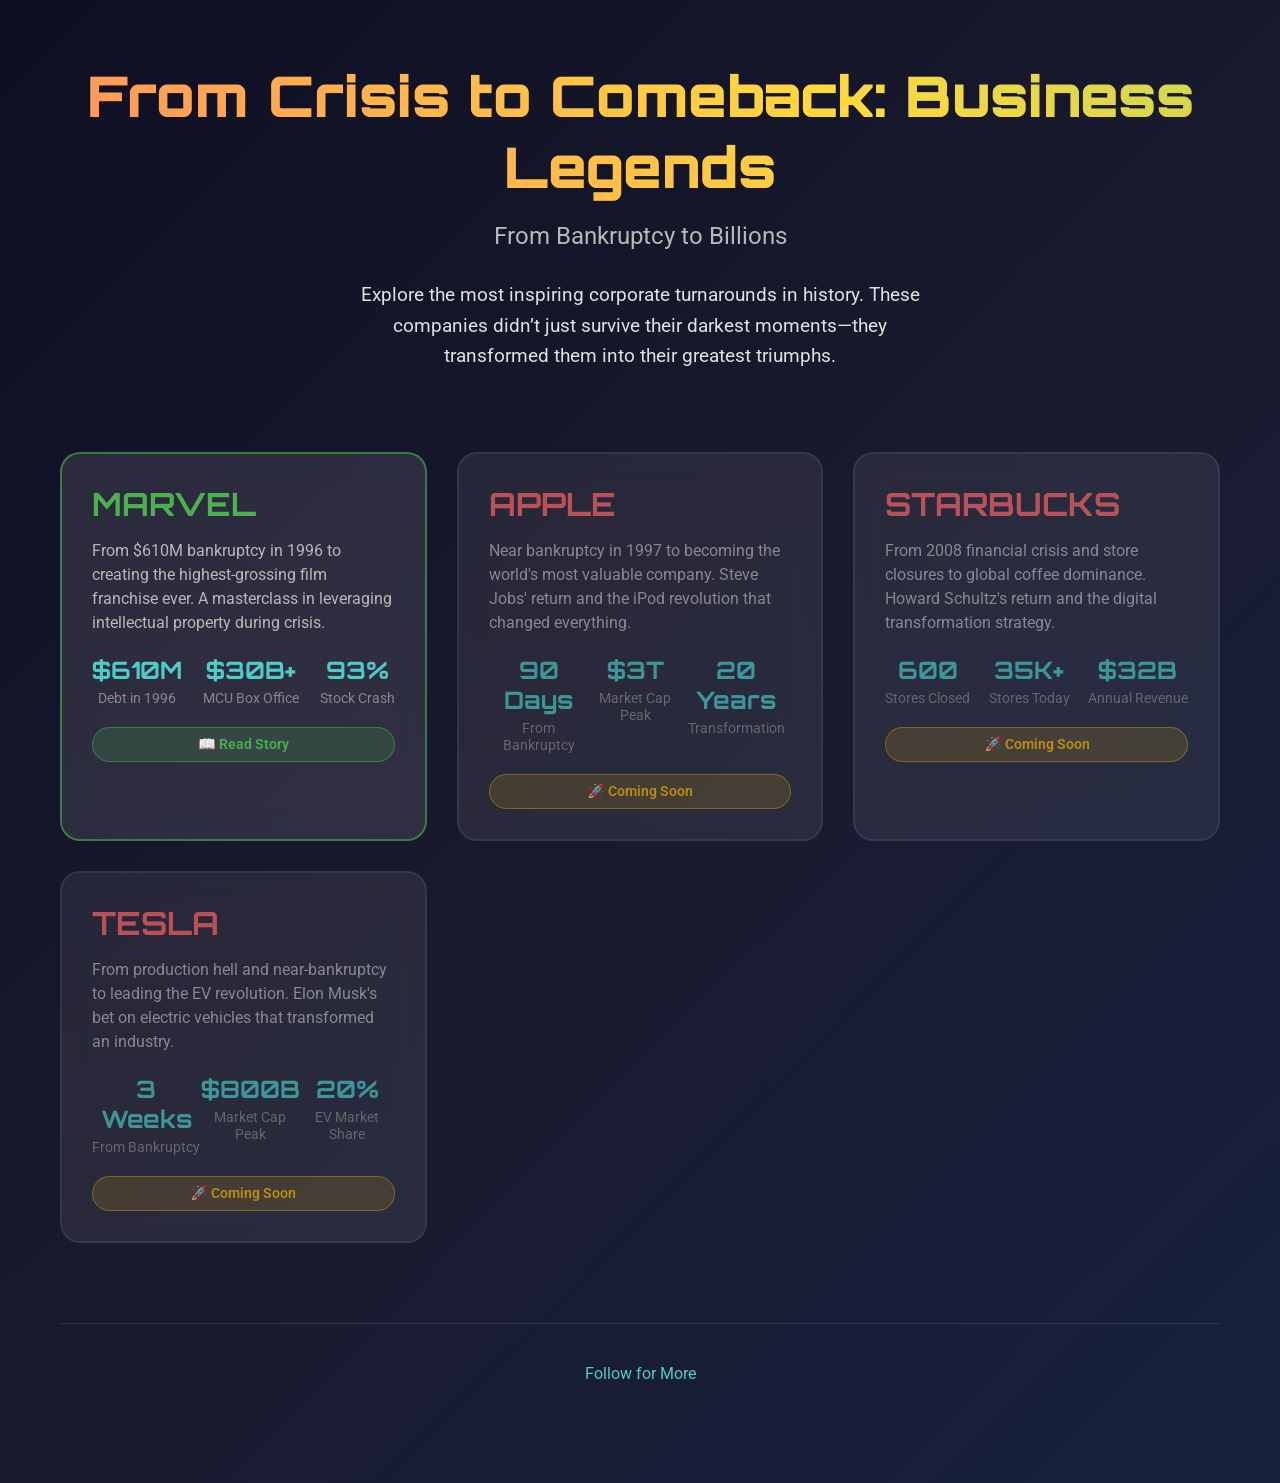
==== index.html @ b6b089ba "Initial migration from business-comeback-stories" ====
<!DOCTYPE html>
<html lang="en">

<head>
    <meta charset="UTF-8">
    <meta name="viewport" content="width=device-width, initial-scale=1.0">
    <meta name="description" content="Inspiring business comeback stories: Marvel, Apple, Starbucks, Tesla, and more. Learn how these companies turned crisis into triumph.">
    <title>From Crisis to Comeback: Business Legends</title>
    <link rel="icon" href="favicon.ico" type="image/x-icon">
    <style>
        @import url('https://fonts.googleapis.com/css2?family=Orbitron:wght@400;700;900&family=Roboto:wght@300;400;700&display=swap');

        * {
            margin: 0;
            padding: 0;
            box-sizing: border-box;
        }

        body {
            font-family: 'Roboto', sans-serif;
            background: linear-gradient(135deg, #0f0f23 0%, #1a1a2e 50%, #16213e 100%);
            color: white;
            min-height: 100vh;
        }

        .container {
            max-width: 1200px;
            margin: 0 auto;
            padding: 60px 20px;
        }

        .header {
            text-align: center;
            margin-bottom: 80px;
        }

        .main-title {
            font-family: 'Orbitron', sans-serif;
            font-size: 3.5rem;
            font-weight: 900;
            background: linear-gradient(45deg, #ff6b6b, #ffd93d, #6bcf7f, #4ecdc4, #45b7d1);
            background-size: 400% 400%;
            -webkit-background-clip: text;
            background-clip: text;
            -webkit-text-fill-color: transparent;
            animation: gradientShift 3s ease-in-out infinite;
            margin-bottom: 20px;
        }

        @keyframes gradientShift {

            0%,
            100% {
                background-position: 0% 50%;
            }

            50% {
                background-position: 100% 50%;
            }
        }

        .subtitle {
            font-size: 1.5rem;
            color: #b8b8b8;
            margin-bottom: 30px;
        }

        .description {
            font-size: 1.2rem;
            color: #e0e0e0;
            max-width: 600px;
            margin: 0 auto;
            line-height: 1.6;
        }

        .stories-grid {
            display: grid;
            grid-template-columns: repeat(auto-fit, minmax(350px, 1fr));
            gap: 30px;
            margin-top: 60px;
        }

        .story-card {
            background: rgba(255, 255, 255, 0.1);
            backdrop-filter: blur(15px);
            border-radius: 20px;
            padding: 30px;
            border: 2px solid rgba(255, 255, 255, 0.1);
            transition: transform 0.3s ease, border-color 0.3s ease, box-shadow 0.3s ease;
            cursor: pointer;
            text-decoration: none;
            color: white;
            display: block;
        }

        .story-card:hover {
            transform: translateY(-10px);
            border-color: rgba(255, 107, 107, 0.6);
            box-shadow: 0 20px 40px rgba(255, 107, 107, 0.2);
        }

        .story-card.available {
            border-color: rgba(76, 175, 80, 0.6);
        }

        .story-card.available:hover {
            border-color: rgba(76, 175, 80, 0.8);
            box-shadow: 0 20px 40px rgba(76, 175, 80, 0.2);
        }

        .story-card.coming-soon {
            opacity: 0.7;
            cursor: not-allowed;
        }

        .story-card.coming-soon:hover {
            transform: none;
            border-color: rgba(255, 255, 255, 0.3);
            box-shadow: none;
        }

        .company-name {
            font-family: 'Orbitron', sans-serif;
            font-size: 2rem;
            font-weight: 700;
            margin-bottom: 15px;
            color: #ff6b6b;
        }

        .story-card.available .company-name {
            color: #4caf50;
        }

        .story-preview {
            font-size: 1rem;
            color: #b8b8b8;
            margin-bottom: 20px;
            line-height: 1.5;
        }

        .story-stats {
            display: flex;
            justify-content: space-between;
            margin-bottom: 20px;
        }

        .stat {
            text-align: center;
        }

        .stat-number {
            font-family: 'Orbitron', sans-serif;
            font-size: 1.5rem;
            font-weight: 700;
            color: #4ecdc4;
            margin-bottom: 5px;
        }

        .stat-label {
            font-size: 0.9rem;
            color: #888;
        }

        .status-badge {
            padding: 8px 16px;
            border-radius: 20px;
            font-size: 0.9rem;
            font-weight: 600;
            text-align: center;
        }

        .available-badge {
            background: rgba(76, 175, 80, 0.2);
            color: #4caf50;
            border: 1px solid rgba(76, 175, 80, 0.5);
        }

        .coming-soon-badge {
            background: rgba(255, 193, 7, 0.2);
            color: #ffc107;
            border: 1px solid rgba(255, 193, 7, 0.5);
        }

        .footer {
            text-align: center;
            margin-top: 80px;
            padding: 40px;
            border-top: 1px solid rgba(255, 255, 255, 0.1);
        }

        .footer-text {
            color: #888;
            font-size: 1rem;
        }

        @media (max-width: 768px) {
            .main-title {
                font-size: 2.5rem;
            }

            .stories-grid {
                grid-template-columns: 1fr;
            }

            .story-stats {
                flex-direction: column;
                gap: 15px;
            }
        }
    </style>
</head>

<body>
    <div class="container">
        <header class="header">
            <h1 class="main-title">From Crisis to Comeback: Business Legends</h1>
            <p class="subtitle">From Bankruptcy to Billions</p>
            <p class="description">
                Explore the most inspiring corporate turnarounds in history.
                These companies didn’t just survive their darkest moments—they transformed them into their greatest triumphs.
            </p>
        </header>
        <main>
            <div class="stories-grid">
                <!-- Marvel Story -->
                <a href="companies/marvel/" class="story-card available">
                    <div class="company-name">MARVEL</div>
                    <div class="story-preview">
                        From $610M bankruptcy in 1996 to creating the highest-grossing film franchise ever.
                        A masterclass in leveraging intellectual property during crisis.
                    </div>
                    <div class="story-stats">
                        <div class="stat">
                            <div class="stat-number">$610M</div>
                            <div class="stat-label">Debt in 1996</div>
                        </div>
                        <div class="stat">
                            <div class="stat-number">$30B+</div>
                            <div class="stat-label">MCU Box Office</div>
                        </div>
                        <div class="stat">
                            <div class="stat-number">93%</div>
                            <div class="stat-label">Stock Crash</div>
                        </div>
                    </div>
                    <div class="status-badge available-badge">📖 Read Story</div>
                </a>

                <!-- Apple Story - Coming Soon -->
                <div class="story-card coming-soon">
                    <div class="company-name">APPLE</div>
                    <div class="story-preview">
                        Near bankruptcy in 1997 to becoming the world's most valuable company.
                        Steve Jobs' return and the iPod revolution that changed everything.
                    </div>
                    <div class="story-stats">
                        <div class="stat">
                            <div class="stat-number">90 Days</div>
                            <div class="stat-label">From Bankruptcy</div>
                        </div>
                        <div class="stat">
                            <div class="stat-number">$3T</div>
                            <div class="stat-label">Market Cap Peak</div>
                        </div>
                        <div class="stat">
                            <div class="stat-number">20 Years</div>
                            <div class="stat-label">Transformation</div>
                        </div>
                    </div>
                    <div class="status-badge coming-soon-badge">🚀 Coming Soon</div>
                </div>

                <!-- Starbucks Story - Coming Soon -->
                <div class="story-card coming-soon">
                    <div class="company-name">STARBUCKS</div>
                    <div class="story-preview">
                        From 2008 financial crisis and store closures to global coffee dominance.
                        Howard Schultz's return and the digital transformation strategy.
                    </div>
                    <div class="story-stats">
                        <div class="stat">
                            <div class="stat-number">600</div>
                            <div class="stat-label">Stores Closed</div>
                        </div>
                        <div class="stat">
                            <div class="stat-number">35K+</div>
                            <div class="stat-label">Stores Today</div>
                        </div>
                        <div class="stat">
                            <div class="stat-number">$32B</div>
                            <div class="stat-label">Annual Revenue</div>
                        </div>
                    </div>
                    <div class="status-badge coming-soon-badge">🚀 Coming Soon</div>
                </div>

                <!-- Tesla Story - Coming Soon -->
                <div class="story-card coming-soon">
                    <div class="company-name">TESLA</div>
                    <div class="story-preview">
                        From production hell and near-bankruptcy to leading the EV revolution.
                        Elon Musk's bet on electric vehicles that transformed an industry.
                    </div>
                    <div class="story-stats">
                        <div class="stat">
                            <div class="stat-number">3 Weeks</div>
                            <div class="stat-label">From Bankruptcy</div>
                        </div>
                        <div class="stat">
                            <div class="stat-number">$800B</div>
                            <div class="stat-label">Market Cap Peak</div>
                        </div>
                        <div class="stat">
                            <div class="stat-number">20%</div>
                            <div class="stat-label">EV Market Share</div>
                        </div>
                    </div>
                    <div class="status-badge coming-soon-badge">🚀 Coming Soon</div>
                </div>
            </div>
        </main>
        <footer class="footer">
            <p class="footer-text">
                <a href="https://linkedin.com/in/mjkota" style="color: #4ecdc4; text-decoration: none;" aria-label="Follow Mudit Jain on LinkedIn" target="_blank" rel="noopener noreferrer">Follow for More</a>
            </p>
        </footer>
    </div>
</body>

</html>
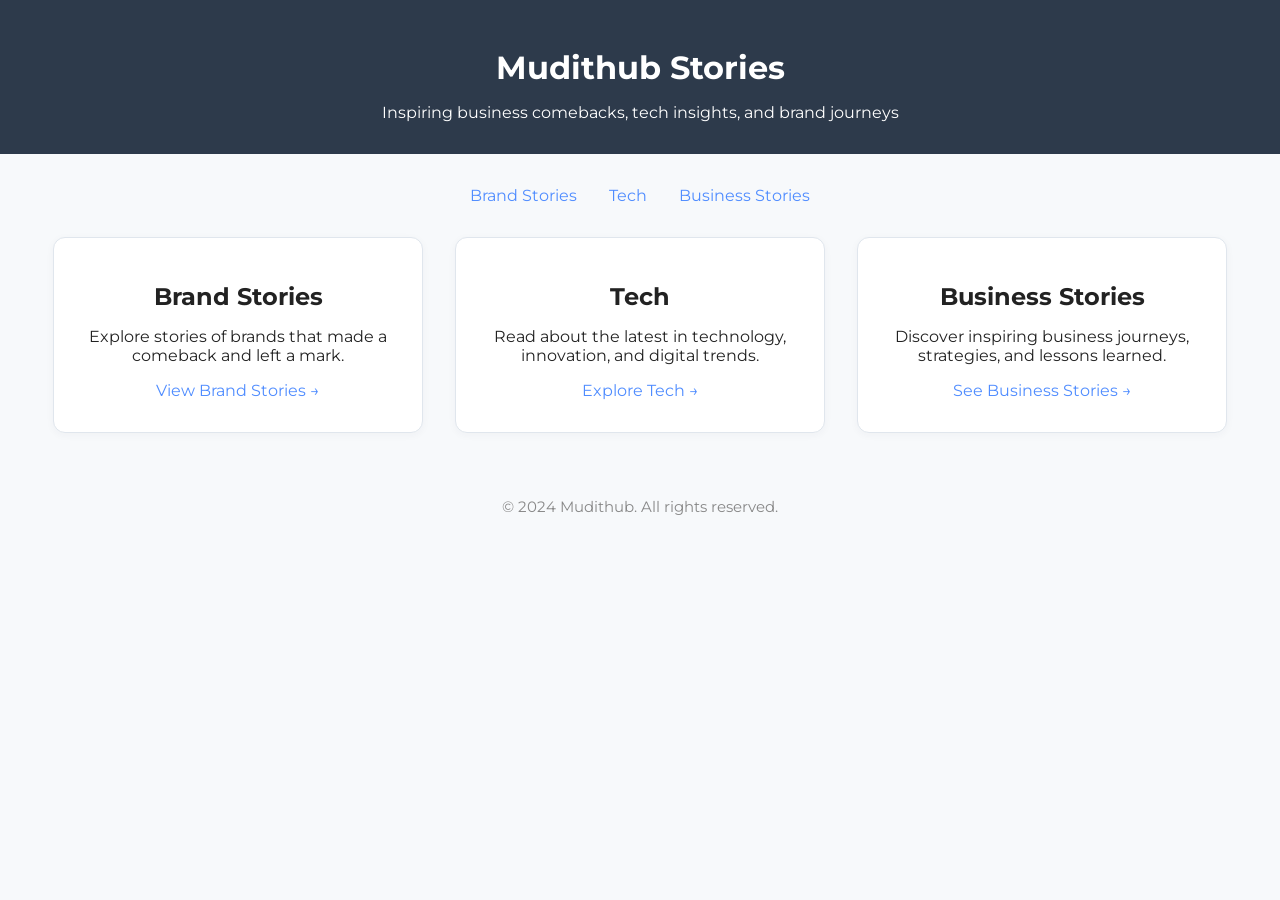
==== commit 65dc5704: "Restructure: Move all static site files into mudithub-stagging, unify assets and index.html, clean u" ====
--- a/index.html
+++ b/index.html
@@ -1,330 +1,40 @@
 <!DOCTYPE html>
 <html lang="en">
-
 <head>
-    <meta charset="UTF-8">
-    <meta name="viewport" content="width=device-width, initial-scale=1.0">
-    <meta name="description" content="Inspiring business comeback stories: Marvel, Apple, Starbucks, Tesla, and more. Learn how these companies turned crisis into triumph.">
-    <title>From Crisis to Comeback: Business Legends</title>
-    <link rel="icon" href="favicon.ico" type="image/x-icon">
-    <style>
-        @import url('https://fonts.googleapis.com/css2?family=Orbitron:wght@400;700;900&family=Roboto:wght@300;400;700&display=swap');
-
-        * {
-            margin: 0;
-            padding: 0;
-            box-sizing: border-box;
-        }
-
-        body {
-            font-family: 'Roboto', sans-serif;
-            background: linear-gradient(135deg, #0f0f23 0%, #1a1a2e 50%, #16213e 100%);
-            color: white;
-            min-height: 100vh;
-        }
-
-        .container {
-            max-width: 1200px;
-            margin: 0 auto;
-            padding: 60px 20px;
-        }
-
-        .header {
-            text-align: center;
-            margin-bottom: 80px;
-        }
-
-        .main-title {
-            font-family: 'Orbitron', sans-serif;
-            font-size: 3.5rem;
-            font-weight: 900;
-            background: linear-gradient(45deg, #ff6b6b, #ffd93d, #6bcf7f, #4ecdc4, #45b7d1);
-            background-size: 400% 400%;
-            -webkit-background-clip: text;
-            background-clip: text;
-            -webkit-text-fill-color: transparent;
-            animation: gradientShift 3s ease-in-out infinite;
-            margin-bottom: 20px;
-        }
-
-        @keyframes gradientShift {
-
-            0%,
-            100% {
-                background-position: 0% 50%;
-            }
-
-            50% {
-                background-position: 100% 50%;
-            }
-        }
-
-        .subtitle {
-            font-size: 1.5rem;
-            color: #b8b8b8;
-            margin-bottom: 30px;
-        }
-
-        .description {
-            font-size: 1.2rem;
-            color: #e0e0e0;
-            max-width: 600px;
-            margin: 0 auto;
-            line-height: 1.6;
-        }
-
-        .stories-grid {
-            display: grid;
-            grid-template-columns: repeat(auto-fit, minmax(350px, 1fr));
-            gap: 30px;
-            margin-top: 60px;
-        }
-
-        .story-card {
-            background: rgba(255, 255, 255, 0.1);
-            backdrop-filter: blur(15px);
-            border-radius: 20px;
-            padding: 30px;
-            border: 2px solid rgba(255, 255, 255, 0.1);
-            transition: transform 0.3s ease, border-color 0.3s ease, box-shadow 0.3s ease;
-            cursor: pointer;
-            text-decoration: none;
-            color: white;
-            display: block;
-        }
-
-        .story-card:hover {
-            transform: translateY(-10px);
-            border-color: rgba(255, 107, 107, 0.6);
-            box-shadow: 0 20px 40px rgba(255, 107, 107, 0.2);
-        }
-
-        .story-card.available {
-            border-color: rgba(76, 175, 80, 0.6);
-        }
-
-        .story-card.available:hover {
-            border-color: rgba(76, 175, 80, 0.8);
-            box-shadow: 0 20px 40px rgba(76, 175, 80, 0.2);
-        }
-
-        .story-card.coming-soon {
-            opacity: 0.7;
-            cursor: not-allowed;
-        }
-
-        .story-card.coming-soon:hover {
-            transform: none;
-            border-color: rgba(255, 255, 255, 0.3);
-            box-shadow: none;
-        }
-
-        .company-name {
-            font-family: 'Orbitron', sans-serif;
-            font-size: 2rem;
-            font-weight: 700;
-            margin-bottom: 15px;
-            color: #ff6b6b;
-        }
-
-        .story-card.available .company-name {
-            color: #4caf50;
-        }
-
-        .story-preview {
-            font-size: 1rem;
-            color: #b8b8b8;
-            margin-bottom: 20px;
-            line-height: 1.5;
-        }
-
-        .story-stats {
-            display: flex;
-            justify-content: space-between;
-            margin-bottom: 20px;
-        }
-
-        .stat {
-            text-align: center;
-        }
-
-        .stat-number {
-            font-family: 'Orbitron', sans-serif;
-            font-size: 1.5rem;
-            font-weight: 700;
-            color: #4ecdc4;
-            margin-bottom: 5px;
-        }
-
-        .stat-label {
-            font-size: 0.9rem;
-            color: #888;
-        }
-
-        .status-badge {
-            padding: 8px 16px;
-            border-radius: 20px;
-            font-size: 0.9rem;
-            font-weight: 600;
-            text-align: center;
-        }
-
-        .available-badge {
-            background: rgba(76, 175, 80, 0.2);
-            color: #4caf50;
-            border: 1px solid rgba(76, 175, 80, 0.5);
-        }
-
-        .coming-soon-badge {
-            background: rgba(255, 193, 7, 0.2);
-            color: #ffc107;
-            border: 1px solid rgba(255, 193, 7, 0.5);
-        }
-
-        .footer {
-            text-align: center;
-            margin-top: 80px;
-            padding: 40px;
-            border-top: 1px solid rgba(255, 255, 255, 0.1);
-        }
-
-        .footer-text {
-            color: #888;
-            font-size: 1rem;
-        }
-
-        @media (max-width: 768px) {
-            .main-title {
-                font-size: 2.5rem;
-            }
-
-            .stories-grid {
-                grid-template-columns: 1fr;
-            }
-
-            .story-stats {
-                flex-direction: column;
-                gap: 15px;
-            }
-        }
-    </style>
+  <meta charset="UTF-8">
+  <meta name="viewport" content="width=device-width, initial-scale=1.0">
+  <title>Mudithub Stories</title>
+  <link rel="stylesheet" href="assets/style.css">
 </head>
-
 <body>
-    <div class="container">
-        <header class="header">
-            <h1 class="main-title">From Crisis to Comeback: Business Legends</h1>
-            <p class="subtitle">From Bankruptcy to Billions</p>
-            <p class="description">
-                Explore the most inspiring corporate turnarounds in history.
-                These companies didn’t just survive their darkest moments—they transformed them into their greatest triumphs.
-            </p>
-        </header>
-        <main>
-            <div class="stories-grid">
-                <!-- Marvel Story -->
-                <a href="companies/marvel/" class="story-card available">
-                    <div class="company-name">MARVEL</div>
-                    <div class="story-preview">
-                        From $610M bankruptcy in 1996 to creating the highest-grossing film franchise ever.
-                        A masterclass in leveraging intellectual property during crisis.
-                    </div>
-                    <div class="story-stats">
-                        <div class="stat">
-                            <div class="stat-number">$610M</div>
-                            <div class="stat-label">Debt in 1996</div>
-                        </div>
-                        <div class="stat">
-                            <div class="stat-number">$30B+</div>
-                            <div class="stat-label">MCU Box Office</div>
-                        </div>
-                        <div class="stat">
-                            <div class="stat-number">93%</div>
-                            <div class="stat-label">Stock Crash</div>
-                        </div>
-                    </div>
-                    <div class="status-badge available-badge">📖 Read Story</div>
-                </a>
-
-                <!-- Apple Story - Coming Soon -->
-                <div class="story-card coming-soon">
-                    <div class="company-name">APPLE</div>
-                    <div class="story-preview">
-                        Near bankruptcy in 1997 to becoming the world's most valuable company.
-                        Steve Jobs' return and the iPod revolution that changed everything.
-                    </div>
-                    <div class="story-stats">
-                        <div class="stat">
-                            <div class="stat-number">90 Days</div>
-                            <div class="stat-label">From Bankruptcy</div>
-                        </div>
-                        <div class="stat">
-                            <div class="stat-number">$3T</div>
-                            <div class="stat-label">Market Cap Peak</div>
-                        </div>
-                        <div class="stat">
-                            <div class="stat-number">20 Years</div>
-                            <div class="stat-label">Transformation</div>
-                        </div>
-                    </div>
-                    <div class="status-badge coming-soon-badge">🚀 Coming Soon</div>
-                </div>
-
-                <!-- Starbucks Story - Coming Soon -->
-                <div class="story-card coming-soon">
-                    <div class="company-name">STARBUCKS</div>
-                    <div class="story-preview">
-                        From 2008 financial crisis and store closures to global coffee dominance.
-                        Howard Schultz's return and the digital transformation strategy.
-                    </div>
-                    <div class="story-stats">
-                        <div class="stat">
-                            <div class="stat-number">600</div>
-                            <div class="stat-label">Stores Closed</div>
-                        </div>
-                        <div class="stat">
-                            <div class="stat-number">35K+</div>
-                            <div class="stat-label">Stores Today</div>
-                        </div>
-                        <div class="stat">
-                            <div class="stat-number">$32B</div>
-                            <div class="stat-label">Annual Revenue</div>
-                        </div>
-                    </div>
-                    <div class="status-badge coming-soon-badge">🚀 Coming Soon</div>
-                </div>
-
-                <!-- Tesla Story - Coming Soon -->
-                <div class="story-card coming-soon">
-                    <div class="company-name">TESLA</div>
-                    <div class="story-preview">
-                        From production hell and near-bankruptcy to leading the EV revolution.
-                        Elon Musk's bet on electric vehicles that transformed an industry.
-                    </div>
-                    <div class="story-stats">
-                        <div class="stat">
-                            <div class="stat-number">3 Weeks</div>
-                            <div class="stat-label">From Bankruptcy</div>
-                        </div>
-                        <div class="stat">
-                            <div class="stat-number">$800B</div>
-                            <div class="stat-label">Market Cap Peak</div>
-                        </div>
-                        <div class="stat">
-                            <div class="stat-number">20%</div>
-                            <div class="stat-label">EV Market Share</div>
-                        </div>
-                    </div>
-                    <div class="status-badge coming-soon-badge">🚀 Coming Soon</div>
-                </div>
-            </div>
-        </main>
-        <footer class="footer">
-            <p class="footer-text">
-                <a href="https://linkedin.com/in/mjkota" style="color: #4ecdc4; text-decoration: none;" aria-label="Follow Mudit Jain on LinkedIn" target="_blank" rel="noopener noreferrer">Follow for More</a>
-            </p>
-        </footer>
+  <header>
+    <h1>Mudithub Stories</h1>
+    <p>Inspiring business comebacks, tech insights, and brand journeys</p>
+  </header>
+  <nav class="main-nav">
+    <a href="brand-stories/companies/" class="nav-link">Brand Stories</a>
+    <a href="tech/" class="nav-link">Tech</a>
+    <a href="business-stories/" class="nav-link">Business Stories</a>
+  </nav>
+  <section class="card-grid">
+    <div class="card">
+      <h2>Brand Stories</h2>
+      <p>Explore stories of brands that made a comeback and left a mark.</p>
+      <a href="brand-stories/companies/">View Brand Stories &rarr;</a>
     </div>
+    <div class="card">
+      <h2>Tech</h2>
+      <p>Read about the latest in technology, innovation, and digital trends.</p>
+      <a href="tech/">Explore Tech &rarr;</a>
+    </div>
+    <div class="card">
+      <h2>Business Stories</h2>
+      <p>Discover inspiring business journeys, strategies, and lessons learned.</p>
+      <a href="business-stories/">See Business Stories &rarr;</a>
+    </div>
+  </section>
+  <footer>
+    &copy; 2024 Mudithub. All rights reserved.
+  </footer>
 </body>
-
-</html>+</html> 
--- a/assets/style.css
+++ b/assets/style.css
@@ -0,0 +1,76 @@
+@import url('https://fonts.googleapis.com/css2?family=Montserrat:wght@400;700&display=swap');
+
+:root {
+  --primary: #2d3a4b;
+  --accent: #4f8cff;
+  --bg: #f7f9fb;
+  --card-bg: #fff;
+  --text: #222;
+  --border: #e0e6ed;
+}
+
+body {
+  font-family: 'Montserrat', Arial, sans-serif;
+  background: var(--bg);
+  color: var(--text);
+  margin: 0;
+  padding: 0;
+}
+
+header {
+  background: var(--primary);
+  color: #fff;
+  padding: 2rem 0 1rem 0;
+  text-align: center;
+}
+
+h1, h2, h3 {
+  font-weight: 700;
+  margin: 0.5em 0;
+}
+
+a {
+  color: var(--accent);
+  text-decoration: none;
+  transition: color 0.2s;
+}
+a:hover {
+  color: #1a5edb;
+}
+
+.main-nav {
+  display: flex;
+  justify-content: center;
+  gap: 2rem;
+  margin: 2rem 0;
+}
+
+.card-grid {
+  display: flex;
+  flex-wrap: wrap;
+  gap: 2rem;
+  justify-content: center;
+  margin: 2rem 0;
+}
+
+.card {
+  background: var(--card-bg);
+  border: 1px solid var(--border);
+  border-radius: 12px;
+  box-shadow: 0 2px 8px rgba(45,58,75,0.04);
+  padding: 2rem 1.5rem;
+  min-width: 220px;
+  max-width: 320px;
+  text-align: center;
+  transition: box-shadow 0.2s;
+}
+.card:hover {
+  box-shadow: 0 4px 16px rgba(45,58,75,0.10);
+}
+
+footer {
+  text-align: center;
+  color: #888;
+  padding: 2rem 0 1rem 0;
+  font-size: 0.95em;
+} 
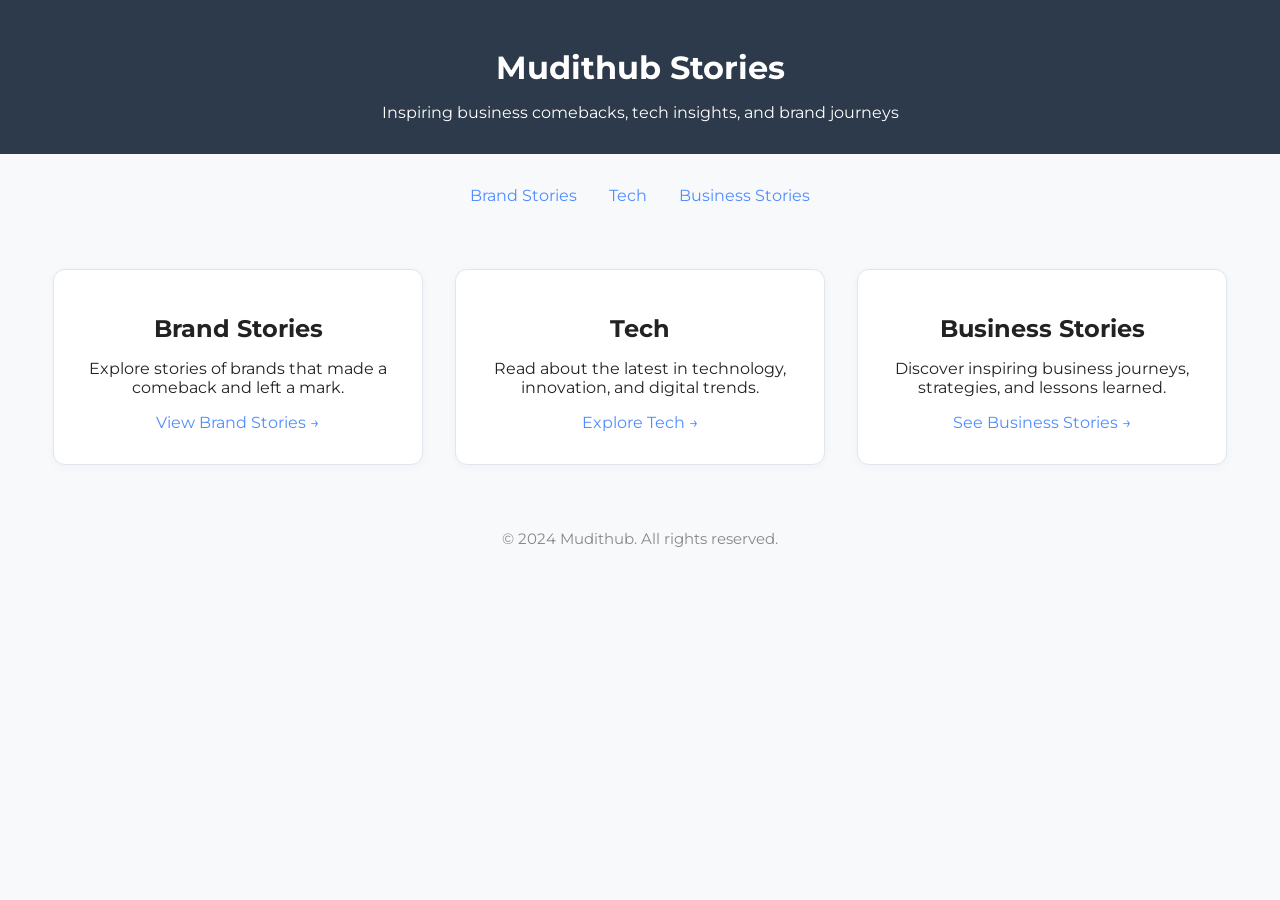
==== commit b38ff081: "fix: favicon, timeline box for Marvel, sticky footer on all pages" ====
--- a/index.html
+++ b/index.html
@@ -4,6 +4,7 @@
   <meta charset="UTF-8">
   <meta name="viewport" content="width=device-width, initial-scale=1.0">
   <title>Mudithub Stories</title>
+  <link rel="icon" href="/favicon.ico" type="image/x-icon">
   <link rel="stylesheet" href="assets/style.css">
 </head>
 <body>
--- a/assets/style.css
+++ b/assets/style.css
@@ -15,6 +15,13 @@
   color: var(--text);
   margin: 0;
   padding: 0;
+  min-height: 100vh;
+  display: flex;
+  flex-direction: column;
+}
+
+main {
+  flex: 1 0 auto;
 }
 
 header {
@@ -73,4 +80,69 @@
   color: #888;
   padding: 2rem 0 1rem 0;
   font-size: 0.95em;
+  flex-shrink: 0;
+}
+
+.timeline-box {
+  max-width: 700px;
+  margin: 3rem auto;
+  background: #fff;
+  border: 2px solid var(--accent);
+  border-radius: 18px;
+  box-shadow: 0 4px 24px rgba(45,58,75,0.08);
+  padding: 2.5rem 2rem;
+  position: relative;
+}
+
+.timeline-box::before {
+  content: '';
+  position: absolute;
+  left: 40px;
+  top: 30px;
+  bottom: 30px;
+  width: 4px;
+  background: var(--accent);
+  border-radius: 2px;
+  opacity: 0.15;
+}
+
+.marvel-story h2, .marvel-story h3 {
+  margin-left: 2.5rem;
+}
+
+.marvel-story ul, .marvel-story ol, .marvel-story p {
+  margin-left: 3.5rem;
+}
+
+.marvel-story strong {
+  color: var(--accent);
+}
+
+.marvel-story ul li, .marvel-story ol li {
+  position: relative;
+  margin-bottom: 0.7em;
+  padding-left: 1.2em;
+}
+
+.marvel-story ul li::before, .marvel-story ol li::before {
+  content: '';
+  position: absolute;
+  left: -2.2em;
+  top: 0.5em;
+  width: 16px;
+  height: 16px;
+  background: var(--accent);
+  border-radius: 50%;
+  box-shadow: 0 0 0 4px #fff;
+  border: 2px solid #fff;
+  z-index: 2;
+}
+
+@media (max-width: 600px) {
+  .timeline-box {
+    padding: 1.2rem 0.5rem;
+  }
+  .marvel-story h2, .marvel-story h3, .marvel-story ul, .marvel-story ol, .marvel-story p {
+    margin-left: 1.2rem;
+  }
 } 
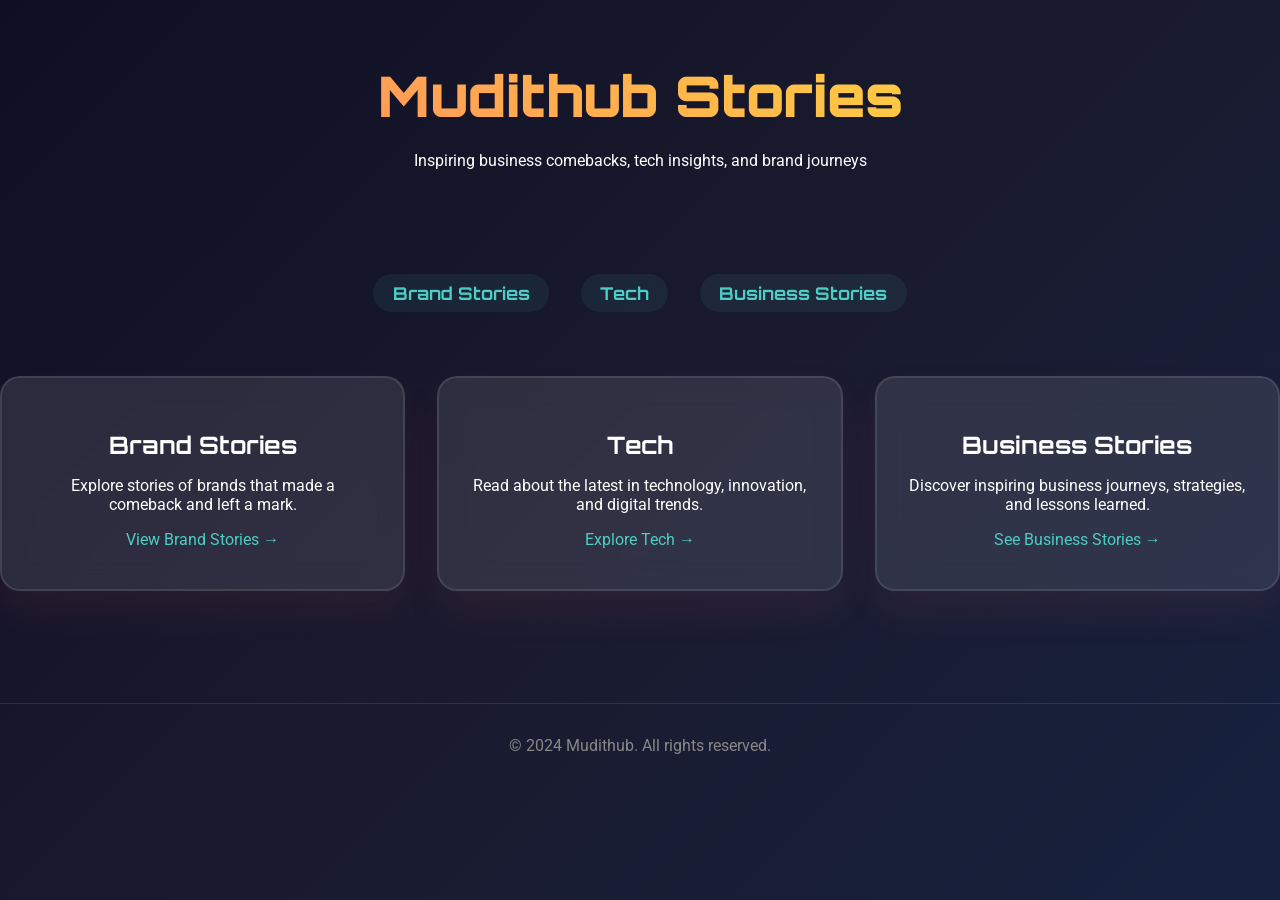
==== commit d9afba06: "chore: update HTML files for favicon and minor content tweaks" ====
--- a/index.html
+++ b/index.html
@@ -4,7 +4,7 @@
   <meta charset="UTF-8">
   <meta name="viewport" content="width=device-width, initial-scale=1.0">
   <title>Mudithub Stories</title>
-  <link rel="icon" href="/favicon.ico" type="image/x-icon">
+  <link rel="icon" href="/mudithub-stagging/favicon.ico" type="image/x-icon">
   <link rel="stylesheet" href="assets/style.css">
 </head>
 <body>
--- a/assets/style.css
+++ b/assets/style.css
@@ -1,17 +1,25 @@
-@import url('https://fonts.googleapis.com/css2?family=Montserrat:wght@400;700&display=swap');
+@import url('https://fonts.googleapis.com/css2?family=Orbitron:wght@400;700;900&family=Roboto:wght@300;400;700&display=swap');
 
 :root {
-  --primary: #2d3a4b;
-  --accent: #4f8cff;
-  --bg: #f7f9fb;
-  --card-bg: #fff;
-  --text: #222;
+  --primary: #0f0f23;
+  --secondary: #1a1a2e;
+  --accent: #4ecdc4;
+  --danger: #ff6b6b;
+  --warning: #ffd93d;
+  --success: #4caf50;
+  --bg-gradient: linear-gradient(135deg, #0f0f23 0%, #1a1a2e 50%, #16213e 100%);
+  --card-bg: rgba(255,255,255,0.10);
+  --card-border: rgba(255,255,255,0.10);
+  --card-blur: blur(15px);
+  --text: #fff;
+  --text-muted: #b8b8b8;
+  --text-light: #e0e0e0;
   --border: #e0e6ed;
 }
 
 body {
-  font-family: 'Montserrat', Arial, sans-serif;
-  background: var(--bg);
+  font-family: 'Roboto', Arial, sans-serif;
+  background: var(--bg-gradient);
   color: var(--text);
   margin: 0;
   padding: 0;
@@ -20,29 +28,49 @@
   flex-direction: column;
 }
 
-main {
-  flex: 1 0 auto;
-}
-
 header {
-  background: var(--primary);
-  color: #fff;
+  text-align: center;
+  margin-bottom: 2.5rem;
+  background: none;
+  color: var(--text);
   padding: 2rem 0 1rem 0;
-  text-align: center;
 }
 
 h1, h2, h3 {
+  font-family: 'Orbitron', Arial, sans-serif;
   font-weight: 700;
   margin: 0.5em 0;
 }
 
-a {
-  color: var(--accent);
-  text-decoration: none;
-  transition: color 0.2s;
-}
-a:hover {
-  color: #1a5edb;
+h1 {
+  font-size: 3.5rem;
+  font-weight: 900;
+  background: linear-gradient(45deg, #ff6b6b, #ffd93d, #6bcf7f, #4ecdc4, #45b7d1);
+  background-size: 400% 400%;
+  -webkit-background-clip: text;
+  background-clip: text;
+  -webkit-text-fill-color: transparent;
+  animation: gradientShift 3s ease-in-out infinite;
+  margin-bottom: 20px;
+}
+
+@keyframes gradientShift {
+  0%, 100% { background-position: 0% 50%; }
+  50% { background-position: 100% 50%; }
+}
+
+.subtitle {
+  font-size: 1.5rem;
+  color: var(--text-muted);
+  margin-bottom: 30px;
+}
+
+.description {
+  font-size: 1.2rem;
+  color: var(--text-light);
+  max-width: 600px;
+  margin: 0 auto 2rem auto;
+  line-height: 1.6;
 }
 
 .main-nav {
@@ -52,9 +80,25 @@
   margin: 2rem 0;
 }
 
+.nav-link {
+  color: var(--accent);
+  text-decoration: none;
+  font-weight: 700;
+  font-family: 'Orbitron', Arial, sans-serif;
+  font-size: 1.1rem;
+  padding: 0.5rem 1.2rem;
+  border-radius: 20px;
+  background: rgba(76, 205, 196, 0.08);
+  transition: background 0.2s, color 0.2s;
+}
+.nav-link:hover {
+  background: var(--accent);
+  color: #0f0f23;
+}
+
 .card-grid {
-  display: flex;
-  flex-wrap: wrap;
+  display: grid;
+  grid-template-columns: repeat(auto-fit, minmax(350px, 1fr));
   gap: 2rem;
   justify-content: center;
   margin: 2rem 0;
@@ -62,36 +106,137 @@
 
 .card {
   background: var(--card-bg);
-  border: 1px solid var(--border);
-  border-radius: 12px;
-  box-shadow: 0 2px 8px rgba(45,58,75,0.04);
-  padding: 2rem 1.5rem;
+  border: 2px solid var(--card-border);
+  border-radius: 20px;
+  box-shadow: 0 20px 40px rgba(255, 107, 107, 0.08);
+  padding: 2.5rem 2rem;
   min-width: 220px;
-  max-width: 320px;
-  text-align: center;
-  transition: box-shadow 0.2s;
+  max-width: 420px;
+  text-align: center;
+  transition: transform 0.3s, border-color 0.3s, box-shadow 0.3s;
+  backdrop-filter: var(--card-blur);
+  color: var(--text);
+  cursor: pointer;
+  text-decoration: none;
+  display: block;
 }
 .card:hover {
-  box-shadow: 0 4px 16px rgba(45,58,75,0.10);
-}
-
-footer {
+  transform: translateY(-10px);
+  border-color: var(--danger);
+  box-shadow: 0 20px 40px rgba(255, 107, 107, 0.2);
+}
+
+.card .company-name {
+  font-family: 'Orbitron', Arial, sans-serif;
+  font-size: 2rem;
+  font-weight: 700;
+  margin-bottom: 15px;
+  color: var(--danger);
+}
+
+.card .company-name.available {
+  color: var(--success);
+}
+
+.card .story-preview {
+  font-size: 1rem;
+  color: var(--text-muted);
+  margin-bottom: 20px;
+  line-height: 1.5;
+}
+
+.card .story-stats {
+  display: flex;
+  justify-content: space-between;
+  margin-bottom: 20px;
+}
+
+.card .stat {
+  text-align: center;
+}
+
+.card .stat-number {
+  font-family: 'Orbitron', Arial, sans-serif;
+  font-size: 1.5rem;
+  font-weight: 700;
+  color: var(--accent);
+  margin-bottom: 5px;
+}
+
+.card .stat-label {
+  font-size: 0.9rem;
+  color: #888;
+}
+
+.card .status-badge {
+  padding: 8px 16px;
+  border-radius: 20px;
+  font-size: 0.9rem;
+  font-weight: 600;
+  text-align: center;
+  background: rgba(76, 205, 196, 0.2);
+  color: var(--accent);
+  border: 1px solid rgba(76, 205, 196, 0.5);
+  margin-top: 10px;
+  display: inline-block;
+}
+
+.card .status-badge.available-badge {
+  background: rgba(76, 175, 80, 0.2);
+  color: var(--success);
+  border: 1px solid rgba(76, 175, 80, 0.5);
+}
+
+.card .status-badge.coming-soon-badge {
+  background: rgba(255, 193, 7, 0.2);
+  color: #ffc107;
+  border: 1px solid rgba(255, 193, 7, 0.5);
+}
+
+.card.coming-soon {
+  opacity: 0.7;
+  cursor: not-allowed;
+}
+
+.card.coming-soon:hover {
+  transform: none;
+  border-color: rgba(255, 255, 255, 0.3);
+  box-shadow: none;
+}
+
+footer, .footer {
   text-align: center;
   color: #888;
   padding: 2rem 0 1rem 0;
-  font-size: 0.95em;
-  flex-shrink: 0;
+  font-size: 1rem;
+  border-top: 1px solid rgba(255,255,255,0.1);
+  margin-top: 80px;
+}
+
+.footer-text {
+  color: #4ecdc4;
+  font-size: 1rem;
+}
+
+a {
+  color: var(--accent);
+  text-decoration: none;
+  transition: color 0.2s;
+}
+a:hover {
+  color: #1a5edb;
 }
 
 .timeline-box {
   max-width: 700px;
   margin: 3rem auto;
-  background: #fff;
+  background: var(--card-bg);
   border: 2px solid var(--accent);
   border-radius: 18px;
   box-shadow: 0 4px 24px rgba(45,58,75,0.08);
   padding: 2.5rem 2rem;
   position: relative;
+  backdrop-filter: var(--card-blur);
 }
 
 .timeline-box::before {
@@ -118,13 +263,18 @@
   color: var(--accent);
 }
 
-.marvel-story ul li, .marvel-story ol li {
+.marvel-story ul {
+  list-style: none;
+  padding-left: 0;
+}
+
+.marvel-story ul li {
   position: relative;
   margin-bottom: 0.7em;
   padding-left: 1.2em;
 }
 
-.marvel-story ul li::before, .marvel-story ol li::before {
+.marvel-story ul li::before {
   content: '';
   position: absolute;
   left: -2.2em;
@@ -138,7 +288,26 @@
   z-index: 2;
 }
 
-@media (max-width: 600px) {
+.marvel-story ol {
+  margin-left: 3.5rem;
+  padding-left: 1.2em;
+}
+
+.marvel-story ol li {
+  margin-bottom: 0.7em;
+  position: relative;
+  padding-left: 0.2em;
+  list-style-position: inside;
+}
+
+.marvel-story ol li::before {
+  content: none;
+}
+
+@media (max-width: 900px) {
+  .card-grid {
+    grid-template-columns: 1fr;
+  }
   .timeline-box {
     padding: 1.2rem 0.5rem;
   }
